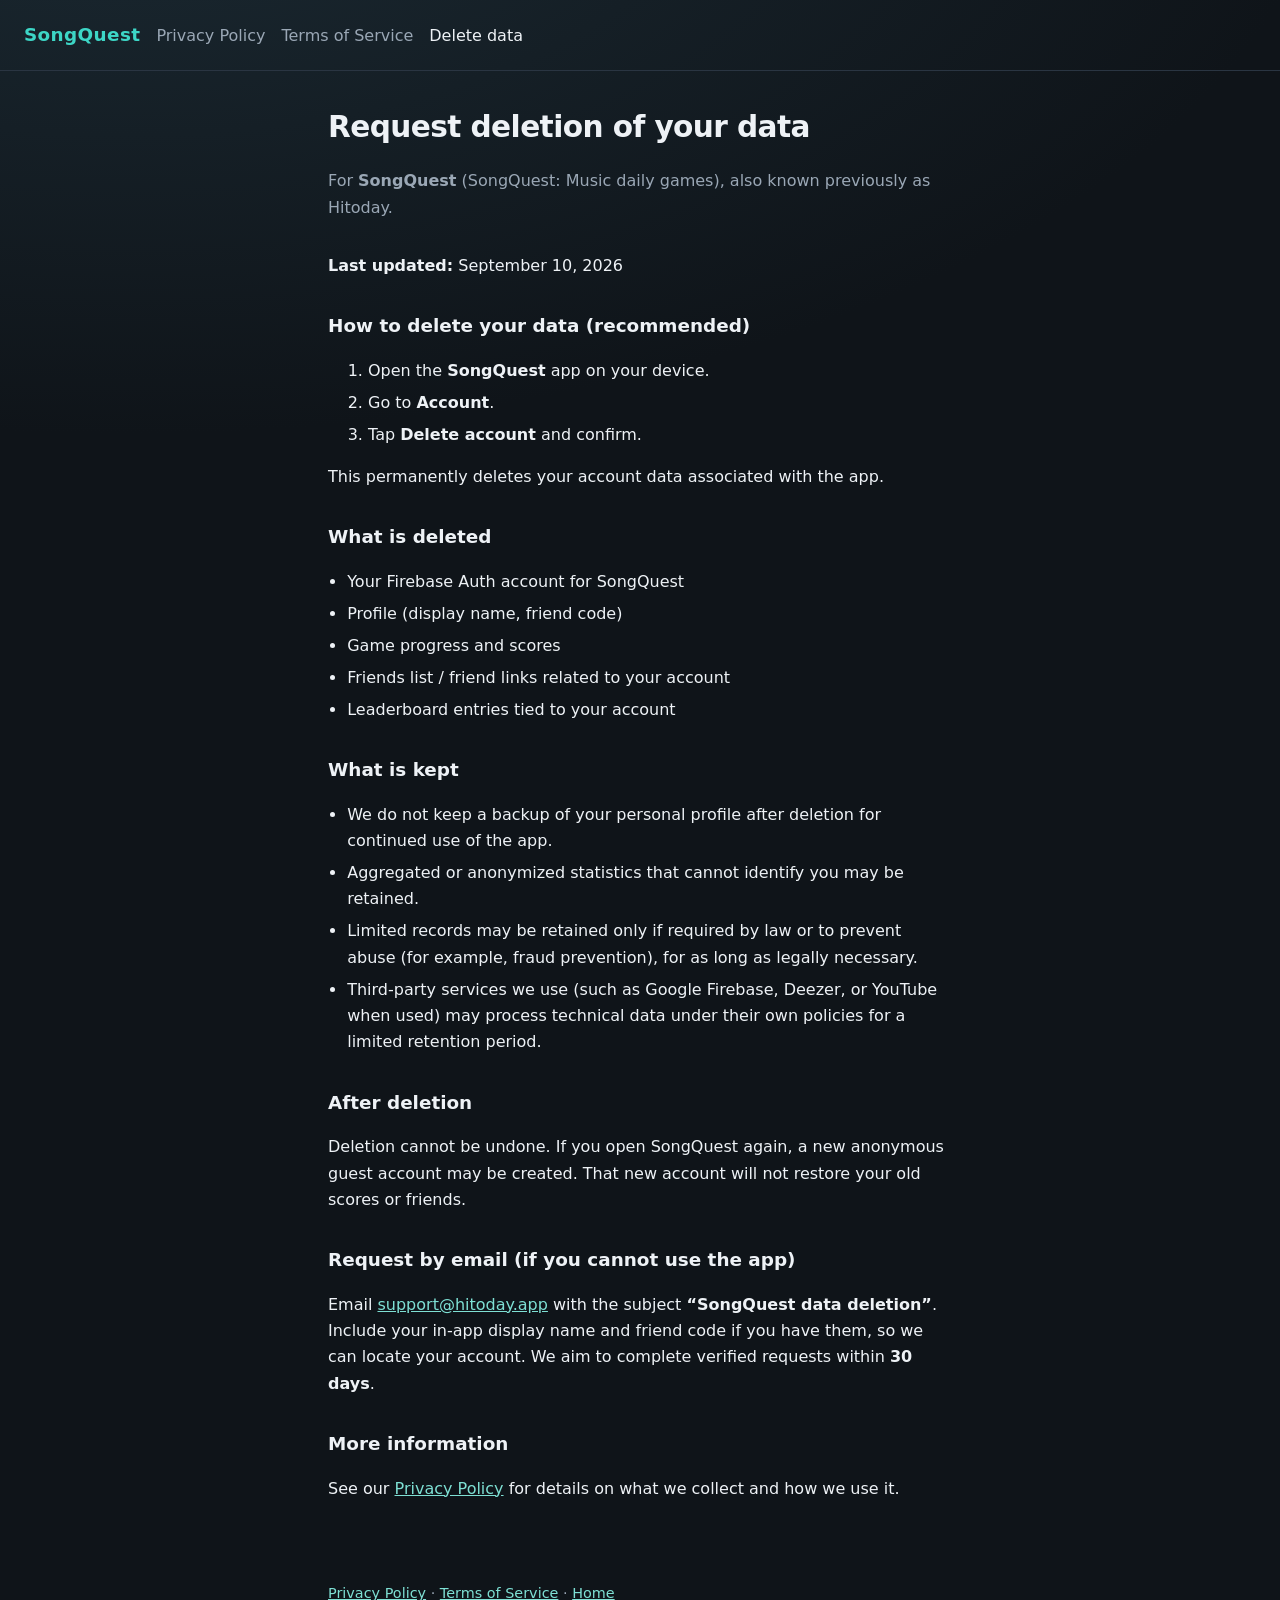
==== delete.html @ 0266916c "Add SongQuest data deletion page for Google Play. Co-authored-by: Cursor <cursoragent@cursor.com>" ====
<!DOCTYPE html>
<html lang="en">
  <head>
    <meta charset="utf-8" />
    <meta name="viewport" content="width=device-width, initial-scale=1" />
    <title>Request data deletion — SongQuest</title>
    <meta
      name="description"
      content="How to request deletion of your SongQuest (Music daily games) account and data."
    />
    <link rel="stylesheet" href="styles.css" />
  </head>
  <body>
    <header>
      <a class="brand" href="index.html">SongQuest</a>
      <nav>
        <a href="privacy.html">Privacy Policy</a>
        <a href="terms.html">Terms of Service</a>
        <a href="delete.html" aria-current="page">Delete data</a>
      </nav>
    </header>
    <main>
      <h1>Request deletion of your data</h1>
      <p class="updated">
        For <strong>SongQuest</strong> (SongQuest: Music daily games), also known
        previously as Hitoday.
      </p>
      <p>
        <strong>Last updated:</strong> September 10, 2026
      </p>

      <h2>How to delete your data (recommended)</h2>
      <ol>
        <li>Open the <strong>SongQuest</strong> app on your device.</li>
        <li>Go to <strong>Account</strong>.</li>
        <li>Tap <strong>Delete account</strong> and confirm.</li>
      </ol>
      <p>
        This permanently deletes your account data associated with the app.
      </p>

      <h2>What is deleted</h2>
      <ul>
        <li>Your Firebase Auth account for SongQuest</li>
        <li>Profile (display name, friend code)</li>
        <li>Game progress and scores</li>
        <li>Friends list / friend links related to your account</li>
        <li>Leaderboard entries tied to your account</li>
      </ul>

      <h2>What is kept</h2>
      <ul>
        <li>
          We do not keep a backup of your personal profile after deletion for
          continued use of the app.
        </li>
        <li>
          Aggregated or anonymized statistics that cannot identify you may be
          retained.
        </li>
        <li>
          Limited records may be retained only if required by law or to prevent
          abuse (for example, fraud prevention), for as long as legally
          necessary.
        </li>
        <li>
          Third-party services we use (such as Google Firebase, Deezer, or
          YouTube when used) may process technical data under their own policies
          for a limited retention period.
        </li>
      </ul>

      <h2>After deletion</h2>
      <p>
        Deletion cannot be undone. If you open SongQuest again, a new anonymous
        guest account may be created. That new account will not restore your
        old scores or friends.
      </p>

      <h2>Request by email (if you cannot use the app)</h2>
      <p>
        Email
        <a href="mailto:support@hitoday.app">support@hitoday.app</a>
        with the subject <strong>“SongQuest data deletion”</strong>. Include your
        in-app display name and friend code if you have them, so we can locate
        your account. We aim to complete verified requests within
        <strong>30 days</strong>.
      </p>

      <h2>More information</h2>
      <p>
        See our <a href="privacy.html">Privacy Policy</a> for details on what we
        collect and how we use it.
      </p>
    </main>
    <footer>
      <a href="privacy.html">Privacy Policy</a> ·
      <a href="terms.html">Terms of Service</a> ·
      <a href="index.html">Home</a>
    </footer>
  </body>
</html>
---- styles.css ----
:root {
  --bg: #0f1419;
  --surface: #1a222c;
  --text: #eef2f6;
  --muted: #9aa7b5;
  --accent: #3dd6c6;
  --link: #7ee0d4;
}

* {
  box-sizing: border-box;
}

body {
  margin: 0;
  font-family: "Segoe UI", system-ui, -apple-system, sans-serif;
  background: radial-gradient(1200px 600px at 10% -10%, #1b2a33, transparent),
    var(--bg);
  color: var(--text);
  line-height: 1.65;
}

a {
  color: var(--link);
}

header {
  padding: 1.25rem 1.5rem;
  border-bottom: 1px solid #2a3542;
  display: flex;
  gap: 1rem;
  align-items: baseline;
  flex-wrap: wrap;
}

header .brand {
  font-weight: 700;
  letter-spacing: 0.02em;
  color: var(--accent);
  text-decoration: none;
  font-size: 1.15rem;
}

header nav {
  display: flex;
  gap: 1rem;
  flex-wrap: wrap;
}

header nav a {
  text-decoration: none;
  color: var(--muted);
}

header nav a:hover,
header nav a[aria-current="page"] {
  color: var(--text);
}

main {
  max-width: 42rem;
  margin: 0 auto;
  padding: 2rem 1.5rem 4rem;
}

h1 {
  font-size: 1.85rem;
  margin: 0 0 0.35rem;
  letter-spacing: -0.02em;
}

.updated {
  color: var(--muted);
  margin-bottom: 2rem;
}

h2 {
  font-size: 1.15rem;
  margin: 2rem 0 0.6rem;
}

ul {
  padding-left: 1.2rem;
}

li {
  margin: 0.35rem 0;
}

.card {
  background: var(--surface);
  border: 1px solid #2a3542;
  border-radius: 12px;
  padding: 1.25rem 1.35rem;
  margin-top: 1.5rem;
}

.card h2 {
  margin-top: 0;
}

.home-links {
  display: grid;
  gap: 0.85rem;
  margin-top: 1.5rem;
}

.home-links a {
  display: block;
  text-decoration: none;
  background: var(--surface);
  border: 1px solid #2a3542;
  border-radius: 12px;
  padding: 1rem 1.15rem;
  color: var(--text);
}

.home-links a:hover {
  border-color: var(--accent);
}

.home-links span {
  display: block;
  color: var(--muted);
  font-size: 0.92rem;
  margin-top: 0.25rem;
}

footer {
  max-width: 42rem;
  margin: 0 auto;
  padding: 0 1.5rem 3rem;
  color: var(--muted);
  font-size: 0.9rem;
}
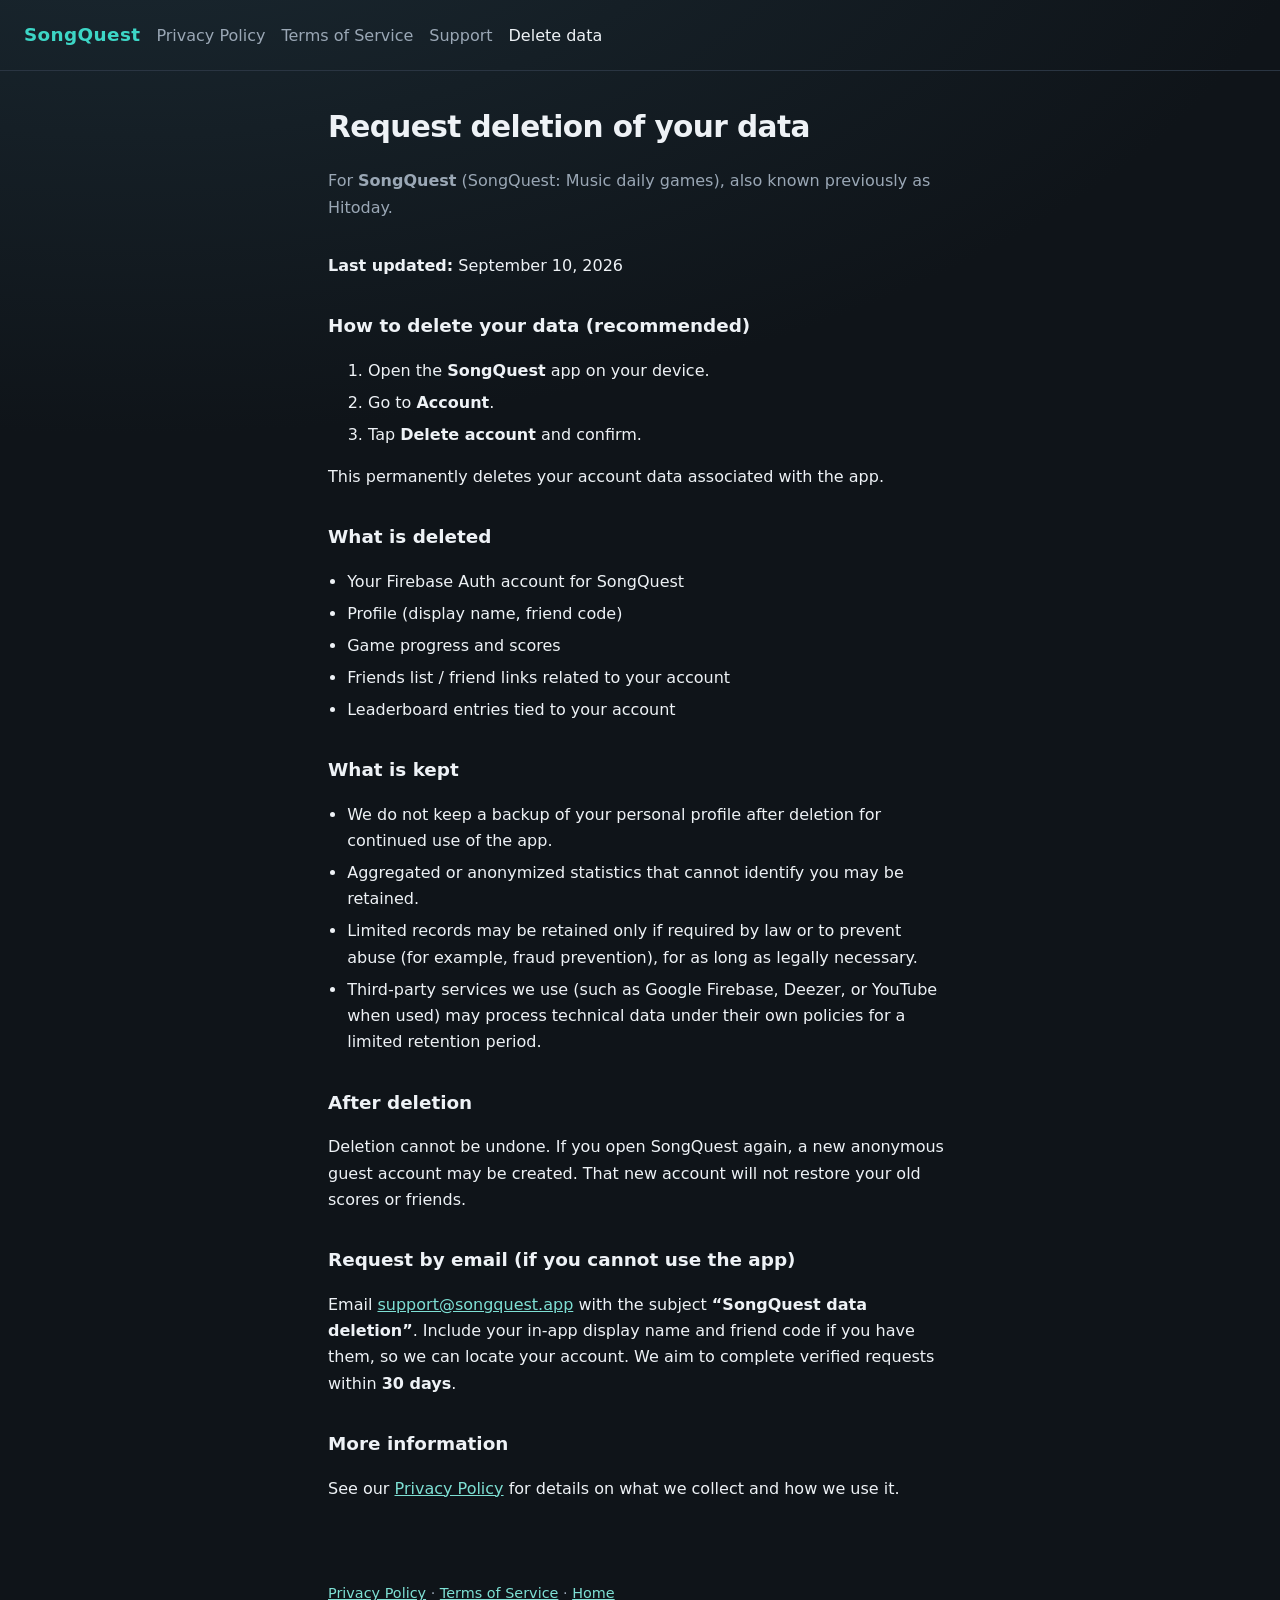
==== commit 6d6fd53a: "Add SongQuest support page and rebrand legal site. Co-authored-by: Cursor <cursoragent@cursor.com>" ====
--- a/delete.html
+++ b/delete.html
@@ -16,6 +16,7 @@
       <nav>
         <a href="privacy.html">Privacy Policy</a>
         <a href="terms.html">Terms of Service</a>
+        <a href="support.html">Support</a>
         <a href="delete.html" aria-current="page">Delete data</a>
       </nav>
     </header>
@@ -80,7 +81,7 @@
       <h2>Request by email (if you cannot use the app)</h2>
       <p>
         Email
-        <a href="mailto:support@hitoday.app">support@hitoday.app</a>
+        <a href="mailto:support@songquest.app">support@songquest.app</a>
         with the subject <strong>“SongQuest data deletion”</strong>. Include your
         in-app display name and friend code if you have them, so we can locate
         your account. We aim to complete verified requests within
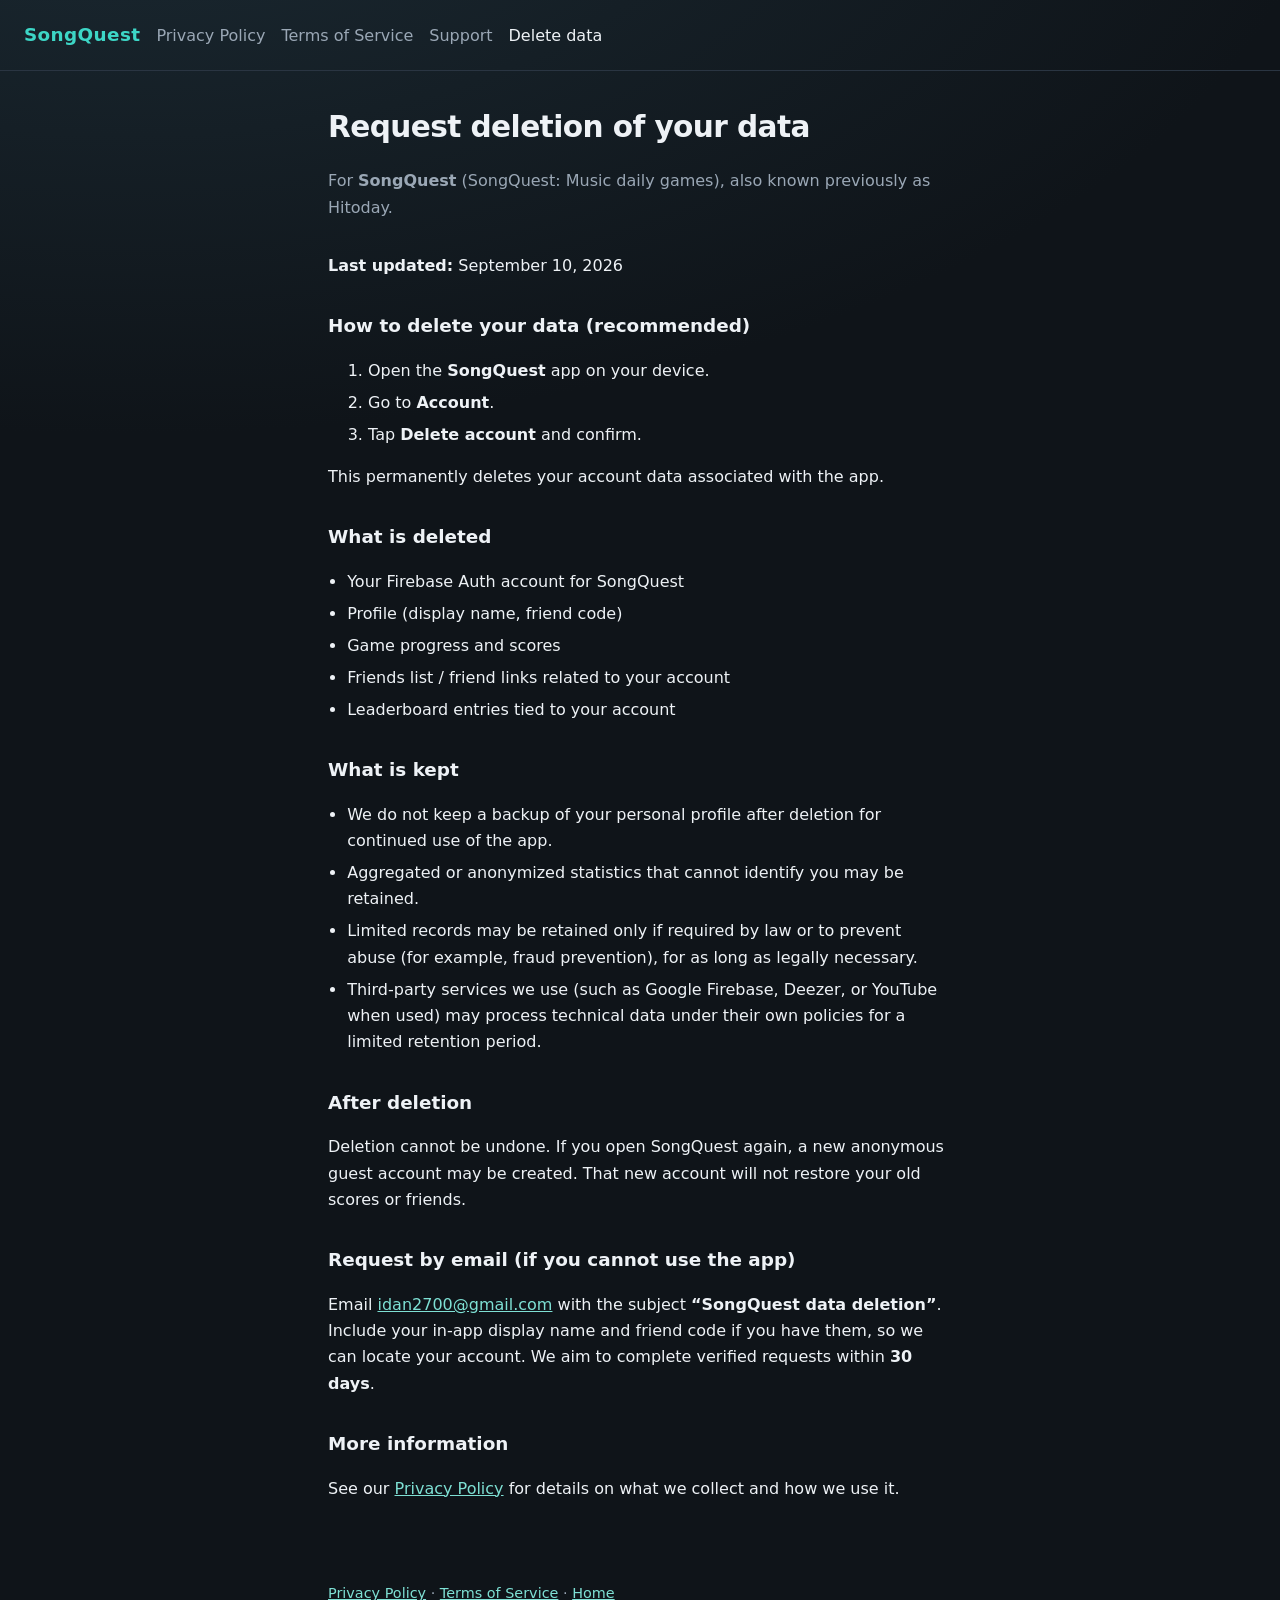
==== commit 5f2f3ea6: "Use idan2700@gmail.com as SongQuest support contact. Co-authored-by: Cursor <cursoragent@cursor.com>" ====
--- a/delete.html
+++ b/delete.html
@@ -81,7 +81,7 @@
       <h2>Request by email (if you cannot use the app)</h2>
       <p>
         Email
-        <a href="mailto:support@songquest.app">support@songquest.app</a>
+        <a href="mailto:idan2700@gmail.com">idan2700@gmail.com</a>
         with the subject <strong>“SongQuest data deletion”</strong>. Include your
         in-app display name and friend code if you have them, so we can locate
         your account. We aim to complete verified requests within
